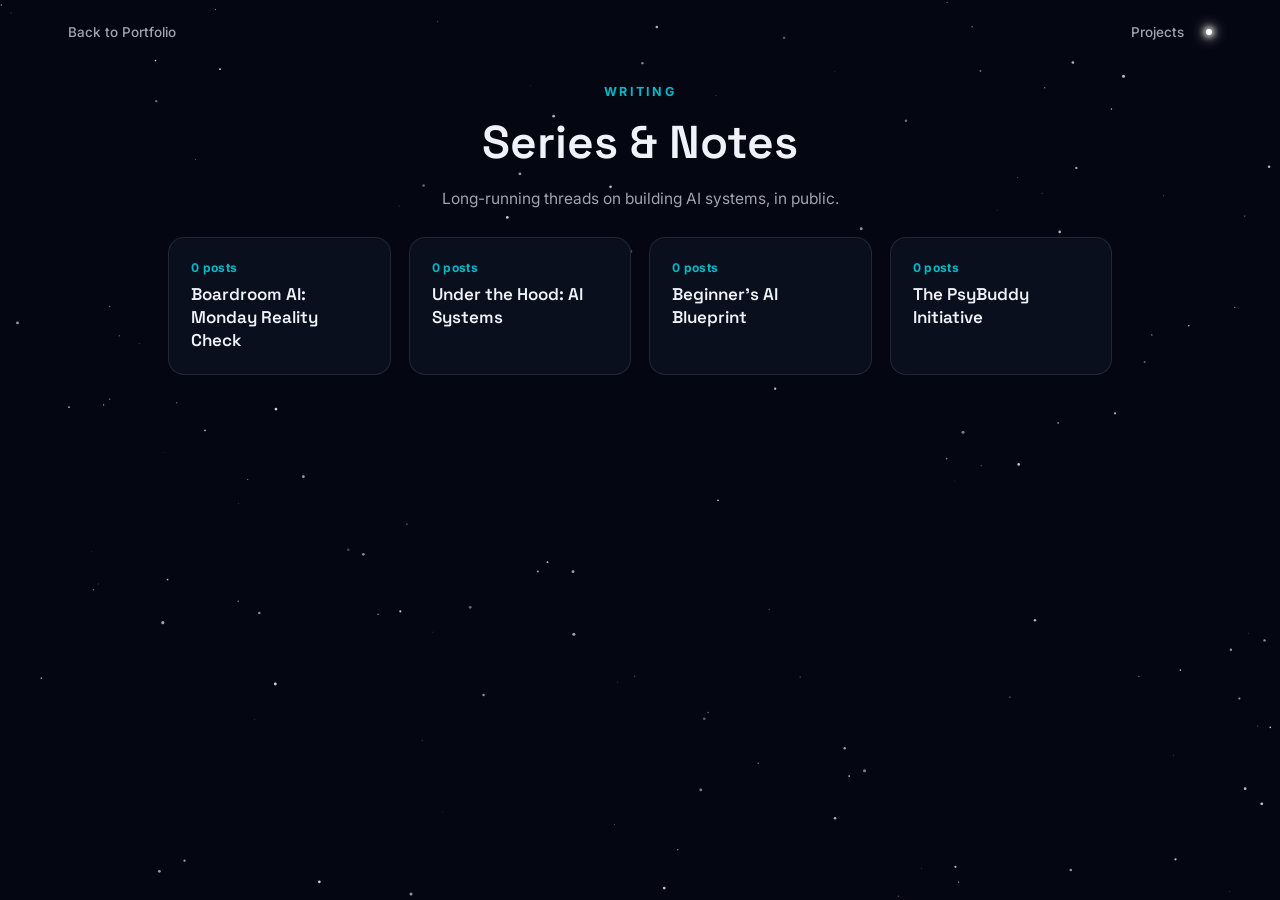
==== blog.html @ be9e22be "Initial portfolio site: home, project network, blog Static HTML/CSS/JS recreation of the AI Architec" ====
<!DOCTYPE html>
<html lang="en">
<head>
<meta charset="utf-8">
<meta name="viewport" content="width=device-width, initial-scale=1">
<title>Writing — Yash Naik</title>
<link rel="icon" href="data:,">
<link rel="preconnect" href="https://fonts.googleapis.com">
<link href="https://fonts.googleapis.com/css2?family=Space+Grotesk:wght@500;600;700&family=Inter:wght@400;500;600&display=swap" rel="stylesheet">
<link rel="stylesheet" href="assets/css/style.css">
</head>
<body>

<canvas id="starfield"></canvas>

<header class="page-header">
  <a href="index.html">Back to Portfolio</a>
  <nav>
    <a href="network.html">Projects</a>
    <span class="blog-header-star" id="admin-star"></span>
    <span class="admin-link" id="export-link" style="display:none">Export Data</span>
  </nav>
</header>

<div id="list-view">
  <div class="page-intro">
    <div class="eyebrow">WRITING</div>
    <h1>Series &amp; Notes</h1>
    <p>Long-running threads on building AI systems, in public.</p>
  </div>
  <div class="series-grid" id="series-grid"></div>
</div>

<div id="detail-view" style="display:none">
  <div class="detail-header">
    <button class="btn-outline" id="back-to-list">← All Series</button>
    <h1 id="detail-title"></h1>
  </div>
  <div class="posts-grid" id="posts-grid"></div>
  <div class="form-card" id="new-post-form" style="display:none">
    <input type="text" id="new-post-title" placeholder="Post title">
    <textarea id="new-post-content" placeholder="Write your post..."></textarea>
    <input type="file" id="new-post-image" accept="image/*">
    <div class="form-preview" id="new-post-preview"></div>
    <div class="form-actions">
      <button class="btn-solid" id="save-new-post">Publish Post</button>
      <button class="btn-outline" id="cancel-new-post">Cancel</button>
    </div>
  </div>
  <button class="add-post-btn" id="open-new-post" style="display:none">+ New Post</button>
</div>

<div id="post-view" style="display:none">
  <div class="post-view-wrap">
    <button class="btn-outline" id="back-to-series">← Back</button>
    <h1 id="post-view-title"></h1>
    <div class="post-view-image" id="post-view-image"></div>
    <p class="post-view-content" id="post-view-content"></p>
  </div>
</div>

<div class="modal-overlay" id="login-overlay">
  <div class="modal">
    <h2>Admin Sign In</h2>
    <div class="error" id="login-error" style="display:none"></div>
    <input type="text" id="login-user" placeholder="Username">
    <input type="password" id="login-pass" placeholder="Password">
    <div class="form-actions">
      <button class="btn-solid" id="login-submit">Sign In</button>
      <button class="btn-outline" id="login-cancel">Cancel</button>
    </div>
  </div>
</div>

<script src="assets/js/common.js"></script>
<script src="assets/js/blog.js"></script>
</body>
</html>
---- assets/css/style.css ----
:root {
  --hue: 200;
  --hue2: 135;
  --bg: oklch(13% 0.025 270);
  --bg-alt: oklch(17% 0.03 270);
  --card: oklch(19% 0.03 270);
  --text: oklch(96% 0.01 270);
  --text-muted: oklch(72% 0.02 270);
  --border: rgba(255, 255, 255, 0.1);
  --accent: oklch(68% 0.19 var(--hue));
  --accent2: oklch(74% 0.15 var(--hue2));
  --glow: oklch(68% 0.19 var(--hue) / 0.35);
  --font-display: 'Space Grotesk', system-ui, sans-serif;
  --font-body: 'Inter', system-ui, sans-serif;
}

* { box-sizing: border-box; }

html { scroll-behavior: smooth; }

body {
  margin: 0;
  font-family: var(--font-body);
  background: var(--bg);
  color: var(--text);
  -webkit-font-smoothing: antialiased;
  overflow-x: hidden;
}

a { text-decoration: none; color: inherit; }
::selection { background: rgba(140, 120, 255, 0.35); }
button { font-family: inherit; }

/* ---------- ambient background ---------- */
#starfield {
  position: fixed;
  inset: 0;
  width: 100%;
  height: 100%;
  z-index: 0;
  pointer-events: none;
}

.nebula {
  position: fixed;
  border-radius: 50%;
  filter: blur(40px);
  z-index: 0;
  pointer-events: none;
}
.nebula-1 {
  top: -10%; left: -10%;
  width: 55vw; height: 55vw; max-width: 700px; max-height: 700px;
  background: radial-gradient(circle, var(--glow), transparent 70%);
  animation: drift1 26s ease-in-out infinite;
}
.nebula-2 {
  bottom: -15%; right: -10%;
  width: 50vw; height: 50vw; max-width: 640px; max-height: 640px;
  background: radial-gradient(circle, oklch(70% 0.15 var(--hue2) / 0.3), transparent 70%);
  animation: drift2 32s ease-in-out infinite;
}
@keyframes drift1 { 0%,100%{transform:translate(-5%,-5%) scale(1)} 50%{transform:translate(6%,4%) scale(1.15)} }
@keyframes drift2 { 0%,100%{transform:translate(4%,6%) scale(1.1)} 50%{transform:translate(-6%,-3%) scale(1)} }
@keyframes bob { 0%,100%{transform:translateY(0)} 50%{transform:translateY(8px)} }
@keyframes pulseRing { 0%{box-shadow:0 0 0 0 rgba(255,255,255,0.25)} 100%{box-shadow:0 0 0 14px rgba(255,255,255,0)} }
@keyframes nodeGlow { 0%,100%{filter:brightness(1)} 50%{filter:brightness(1.35)} }
@keyframes twinkle { 0%,100%{opacity:0.25} 50%{opacity:0.8} }

/* ---------- cursor fx ---------- */
#cursor-fx {
  position: fixed;
  left: 0; top: 0;
  width: 44px; height: 44px;
  border-radius: 50%;
  border: 1.5px solid var(--accent);
  background: rgba(255, 255, 255, 0.04);
  backdrop-filter: blur(2px);
  pointer-events: none;
  z-index: 999;
  display: flex;
  align-items: center;
  justify-content: center;
  opacity: 0;
  transform: translate(-50%, -50%) scale(0.4);
  transition: transform .35s cubic-bezier(.2,1,.3,1), opacity .25s, width .3s, height .3s, left .15s, top .15s;
}
#cursor-fx.visible { opacity: 1; transform: translate(-50%, -50%) scale(1); }
#cursor-fx.labeled { width: 92px; height: 92px; }
#cursor-fx span {
  font-size: 10px; letter-spacing: .06em; text-align: center; font-weight: 600;
  color: var(--accent); text-transform: uppercase;
}
@media (hover: none) { #cursor-fx { display: none; } }

/* ---------- scroll progress ---------- */
#scroll-bar {
  position: fixed; top: 0; left: 0; height: 3px; width: 0%;
  background: linear-gradient(90deg, var(--accent), var(--accent2));
  z-index: 1000; transition: width .1s linear;
}

/* ---------- nav ---------- */
.site-header {
  position: fixed; top: 0; left: 0; right: 0; z-index: 100;
  background: rgba(10, 10, 14, 0.55);
  backdrop-filter: blur(14px);
  border-bottom: 1px solid var(--border);
}
.nav-inner {
  max-width: 1200px; margin: 0 auto; padding: 16px 28px;
  display: flex; align-items: center; justify-content: space-between; gap: 20px;
}
.logo { font-family: var(--font-display); font-weight: 700; font-size: 20px; letter-spacing: .02em; }
.logo span { color: var(--accent); }
.nav-links { display: flex; gap: 26px; flex-wrap: wrap; align-items: center; }
.nav-links a {
  font-size: 13.5px; font-weight: 500; color: var(--text-muted);
  letter-spacing: .01em; transition: color .25s;
}
.nav-links a.active, .nav-links a:hover { color: var(--accent); }
.nav-links a.extra { color: var(--text-muted); }

/* ---------- hero ---------- */
.hero {
  position: relative; z-index: 1; min-height: 100vh;
  display: flex; flex-direction: column; justify-content: center;
  padding: 110px 28px 90px; max-width: 1200px; margin: 0 auto;
}
.hero-kicker { color: var(--accent); font-size: 13px; font-weight: 600; letter-spacing: .16em; margin-bottom: 20px; }
.hero-title {
  font-family: var(--font-display); font-weight: 700; line-height: 1.15;
  margin: 0; max-width: 900px; padding-top: 12px;
  font-size: clamp(38px, 8vw, 70px);
}
.hero-title .word { display: inline-flex; white-space: nowrap; margin-right: .28em; }
.hero-title .letter {
  display: inline-block; transition: color .2s, transform .2s; cursor: default;
}
.hero-title .letter:hover { color: var(--accent); transform: translateY(-6px) scale(1.15); }
.hero-sub { color: var(--text-muted); font-size: 18px; line-height: 1.6; max-width: 620px; margin-top: 26px; }
.hero-cta-row { display: flex; gap: 16px; margin-top: 38px; flex-wrap: wrap; }
.btn-primary, .btn-ghost {
  padding: 14px 30px; border-radius: 999px; font-weight: 600; font-size: 15px;
  transition: transform .25s, box-shadow .25s, border-color .25s; display: inline-block;
}
.btn-primary { background: var(--accent); color: #0a0a0c; }
.btn-primary:hover { transform: translateY(-3px); box-shadow: 0 12px 30px var(--glow); }
.btn-ghost { border: 1.5px solid var(--border); color: var(--text); }
.btn-ghost:hover { border-color: var(--accent); transform: translateY(-3px); }
.scroll-cue {
  position: absolute; bottom: 36px; left: 28px;
  display: flex; flex-direction: column; align-items: center; gap: 8px;
  animation: bob 1.8s ease-in-out infinite;
}
.scroll-cue-line { width: 1px; height: 34px; background: linear-gradient(var(--text-muted), transparent); }

/* ---------- sections ---------- */
main { position: relative; z-index: 1; }
.section { max-width: 1200px; margin: 0 auto; padding: 120px 28px; opacity: 0; transform: translateY(40px); transition: opacity .9s cubic-bezier(.2,1,.3,1), transform .9s cubic-bezier(.2,1,.3,1); }
.section.revealed { opacity: 1; transform: translateY(0); }
.eyebrow { color: var(--accent); font-size: 12.5px; font-weight: 700; letter-spacing: .18em; margin-bottom: 14px; }
.section-title {
  font-family: var(--font-display); font-weight: 600; line-height: 1.2;
  margin: 0 0 40px; max-width: 780px; font-size: clamp(28px, 4vw, 42px);
}

/* ---------- about ---------- */
.about-grid { display: grid; grid-template-columns: minmax(0,1.3fr) minmax(0,1fr); gap: 56px; align-items: center; }
.body-text { font-size: 17px; line-height: 1.75; margin-bottom: 18px; }
.body-text-muted { font-size: 15.5px; line-height: 1.7; color: var(--text-muted); }
.photo-col { display: flex; justify-content: center; }
.photo-frame {
  position: relative; width: 100%; max-width: 320px; aspect-ratio: 4/5; border-radius: 20px;
  overflow: hidden; border: 1px solid var(--border); display: flex; align-items: center; justify-content: center;
}
.photo-frame img { width: 100%; height: 100%; object-fit: cover; }
.photo-frame .placeholder {
  position: absolute; inset: 0;
  background: repeating-linear-gradient(135deg, var(--bg-alt) 0 14px, var(--card) 14px 28px);
  display: flex; align-items: center; justify-content: center;
}
.photo-frame .placeholder span {
  position: relative; font-family: monospace; font-size: 12px; color: var(--text-muted);
  background: rgba(0,0,0,0.4); padding: 6px 12px; border-radius: 6px; letter-spacing: .05em;
}
.stats-grid { display: grid; grid-template-columns: repeat(auto-fit, minmax(140px, 1fr)); gap: 20px; margin-top: 64px; }
.stat-card { background: var(--bg-alt); border: 1px solid var(--border); border-radius: 16px; padding: 26px 20px; text-align: center; }
.stat-num { font-family: var(--font-display); font-size: 36px; font-weight: 700; color: var(--accent); }
.stat-label { font-size: 12.5px; color: var(--text-muted); margin-top: 6px; letter-spacing: .03em; }

/* ---------- experience roadmap ---------- */
.roadmap { display: flex; flex-direction: column; margin-top: 40px; position: relative; }
.rail {
  position: absolute; left: 50%; top: 10px; bottom: 10px; width: 3px; transform: translateX(-50%);
  background: linear-gradient(var(--accent), var(--accent2), var(--border));
  box-shadow: 0 0 16px var(--glow); border-radius: 4px; z-index: 0;
}
.org-row { display: flex; position: relative; margin-bottom: 50px; min-height: 20px; }
.org-row.left { justify-content: flex-start; }
.org-row.right { justify-content: flex-end; }
.org-dot {
  position: absolute; left: 50%; top: 6px; z-index: 2; width: 20px; height: 20px; border-radius: 50%;
  transform: translate(-50%, 0); cursor: pointer; transition: transform .25s;
  background: var(--bg-alt); border: 2px solid var(--text-muted);
  box-shadow: 0 0 0 3px rgba(255,255,255,0.04);
}
.org-row.current .org-dot {
  background: var(--accent); border-color: var(--accent);
  box-shadow: 0 0 0 5px var(--glow), 0 0 22px var(--accent);
  animation: pulseRing 1.8s ease-out infinite;
}
.org-row:hover .org-dot { transform: translate(-50%, 0) scale(1.15); }
.org-label-wrap { width: calc(50% - 130px); min-width: 160px; max-width: 280px; position: relative; z-index: 1; }
.org-row.left .org-label-wrap { text-align: right; padding-right: 0; }
.org-row.right .org-label-wrap { text-align: left; padding-left: 0; }
.org-connector { position: absolute; top: 15px; width: 130px; height: 2px; }
.org-row.left .org-connector { right: -130px; background: linear-gradient(90deg, var(--text-muted), transparent); }
.org-row.right .org-connector { left: -130px; background: linear-gradient(270deg, var(--text-muted), transparent); }
.org-row.current.left .org-connector { background: linear-gradient(90deg, var(--accent), transparent); }
.org-row.current.right .org-connector { background: linear-gradient(270deg, var(--accent), transparent); }
.org-name {
  font-family: var(--font-display); font-size: 17px; font-weight: 600; color: var(--text-muted);
  cursor: pointer; transition: color .25s; display: inline-block;
}
.org-row.current .org-name { font-size: 23px; font-weight: 700; color: var(--accent); }
.org-row:not(.current):hover .org-name { color: var(--text); }
.org-sub { font-size: 12.5px; color: var(--text-muted); margin-top: 2px; }
.org-projects-panel {
  margin-top: 14px; background: var(--bg-alt); border: 1px solid var(--border); border-radius: 14px;
  padding: 14px 18px; text-align: left; box-shadow: 0 14px 34px rgba(0,0,0,0.4);
  display: none;
}
.org-row:hover .org-projects-panel, .org-row:focus-within .org-projects-panel { display: block; }
.project-row { display: flex; justify-content: space-between; gap: 16px; padding: 9px 0; border-bottom: 1px solid var(--border); }
.project-row:last-child { border-bottom: none; }
.project-row .p-name { font-size: 14px; font-weight: 500; }
.project-row .p-mode { font-size: 12px; color: var(--accent2); font-weight: 600; white-space: nowrap; }

@media (max-width: 720px) {
  .org-label-wrap { width: auto; max-width: none; text-align: left !important; padding-left: 36px !important; padding-right: 0 !important; }
  .org-row.left, .org-row.right { justify-content: flex-start; }
  .rail { left: 10px; transform: none; }
  .org-dot { left: 10px; }
  .org-connector { display: none; }
}

/* ---------- skills ---------- */
.skill-groups { display: grid; grid-template-columns: repeat(auto-fit, minmax(240px, 1fr)); gap: 20px; margin-top: 20px; }
.skill-group-card { background: var(--bg-alt); border: 1px solid var(--border); border-radius: 16px; padding: 22px; }
.skill-group-title { font-size: 13px; font-weight: 700; color: var(--accent2); letter-spacing: .04em; margin-bottom: 14px; }
.skill-chips-row { display: flex; gap: 8px; flex-wrap: wrap; }
.skill-chip {
  font-size: 12.5px; color: var(--text); background: rgba(255,255,255,0.05); border: 1px solid var(--border);
  border-radius: 999px; padding: 6px 13px; transition: background .25s, transform .25s;
}
.skill-chip:hover { background: var(--accent); color: #0a0a0c; transform: translateY(-2px); }

/* ---------- work ---------- */
.project-grid { display: grid; grid-template-columns: repeat(auto-fit, minmax(280px, 1fr)); gap: 26px; margin-top: 20px; }
.project-card {
  background: var(--card); border: 1px solid var(--border); border-radius: 18px; overflow: hidden;
  transition: transform .15s ease-out, box-shadow .3s; will-change: transform;
}
.project-card-body { padding: 22px 22px 24px; }
.project-card h3 { font-family: var(--font-display); font-size: 18px; font-weight: 600; margin: 0 0 10px; }
.project-card p { font-size: 14px; line-height: 1.6; color: var(--text-muted); margin-bottom: 14px; }
.tech-row { display: flex; gap: 8px; flex-wrap: wrap; margin-top: 16px; }
.tech-pill {
  font-size: 11.5px; font-weight: 600; color: var(--accent); background: rgba(255,255,255,0.06);
  border: 1px solid var(--border); border-radius: 999px; padding: 5px 12px;
}
.network-tile {
  background: var(--bg-alt); border: 1px dashed var(--border); border-radius: 18px;
  display: flex; flex-direction: column; align-items: center; justify-content: center; gap: 10px;
  min-height: 180px; text-align: center; padding: 24px 20px; transition: border-color .25s, transform .25s;
}
.network-tile:hover { border-color: var(--accent); transform: translateY(-3px); }
.network-tile-title { font-family: var(--font-display); font-size: 16px; font-weight: 600; color: var(--accent); }
.network-tile-arrow { font-size: 22px; color: var(--accent); }

/* ---------- education ---------- */
.edu-grid { display: grid; grid-template-columns: repeat(auto-fit, minmax(230px, 1fr)); gap: 18px; margin-top: 20px; }
.edu-card { background: var(--bg-alt); border: 1px solid var(--border); border-radius: 14px; padding: 20px; }
.edu-year { font-size: 12px; color: var(--accent); font-weight: 700; margin-bottom: 8px; }
.edu-degree { font-size: 15px; font-weight: 600; margin-bottom: 4px; line-height: 1.35; }
.edu-school { font-size: 13px; color: var(--text-muted); line-height: 1.4; }

/* ---------- contact ---------- */
.contact-section { text-align: center; padding-bottom: 60px; }
.contact-title { font-family: var(--font-display); font-size: clamp(26px, 5vw, 44px); font-weight: 600; margin: 0 0 36px; }
.contact-row { display: flex; gap: 24px; justify-content: center; flex-wrap: wrap; margin-bottom: 18px; }
.contact-link { font-size: 18px; font-weight: 600; color: var(--accent); border-bottom: 1px solid transparent; transition: border-color .25s; }
.contact-link:hover { border-color: var(--accent); }
.location { font-size: 14px; color: var(--text-muted); }

.site-footer {
  position: relative; z-index: 1; max-width: 1200px; margin: 0 auto; padding: 28px 28px 40px;
  display: flex; justify-content: space-between; flex-wrap: wrap; gap: 10px;
  font-size: 12.5px; color: var(--text-muted); border-top: 1px solid var(--border);
}

/* ---------- shared secondary-page header ---------- */
.page-header {
  position: relative; z-index: 2; max-width: 1200px; margin: 0 auto; padding: 24px 28px;
  display: flex; justify-content: space-between; align-items: center; flex-wrap: wrap; gap: 12px;
}
.page-header a { font-size: 13.5px; color: var(--text-muted); font-weight: 500; }
.page-header nav { display: flex; gap: 22px; align-items: center; }
.page-intro { position: relative; z-index: 2; max-width: 800px; margin: 0 auto; padding: 20px 28px 10px; text-align: center; }
.page-intro h1 { font-family: var(--font-display); font-size: clamp(28px, 5vw, 46px); font-weight: 600; margin: 0 0 16px; }
.page-intro p { font-size: 15.5px; color: var(--text-muted); line-height: 1.6; }

/* ---------- project network ---------- */
.graph-wrap {
  position: relative; z-index: 1; width: 100%; max-width: 1300px; height: min(78vh, 760px);
  margin: 20px auto 30px; min-height: 480px;
}
.graph-wrap svg { position: absolute; inset: 0; width: 100%; height: 100%; }
.graph-wrap line { transition: stroke .2s, opacity .2s, stroke-width .2s; }
.node-dot {
  position: absolute; border-radius: 50%; cursor: pointer; transform: translate(-50%, -50%);
  transition: width .2s, height .2s, opacity .2s, box-shadow .2s;
}
.node-tooltip {
  position: absolute; z-index: 5; width: 260px; transform: translate(-50%, calc(-100% - 20px));
  background: var(--bg-alt); border: 1px solid rgba(255,255,255,0.14); border-radius: 12px; padding: 14px 16px;
  box-shadow: 0 20px 40px rgba(0,0,0,0.5); pointer-events: none;
}
.node-tooltip .t-org { font-size: 11px; font-weight: 700; letter-spacing: .05em; margin-bottom: 6px; text-transform: uppercase; }
.node-tooltip .t-title { font-family: var(--font-display); font-size: 15px; font-weight: 600; margin-bottom: 6px; }
.node-tooltip .t-desc { font-size: 12.5px; line-height: 1.5; color: var(--text-muted); }
.graph-legend { position: relative; z-index: 2; display: flex; justify-content: center; gap: 28px; padding-bottom: 50px; flex-wrap: wrap; }
.graph-legend .item { display: flex; align-items: center; gap: 8px; font-size: 12.5px; color: var(--text-muted); }
.graph-legend .dot { width: 10px; height: 10px; border-radius: 50%; display: inline-block; }

/* ---------- blog ---------- */
.blog-header-star {
  display: inline-block; width: 6px; height: 6px; border-radius: 50%; background: #fff;
  box-shadow: 0 0 6px 2px rgba(255,255,255,0.9), 0 0 14px 4px rgba(255,255,255,0.4);
  cursor: pointer;
}
.admin-link { font-size: 11px; color: rgba(255,255,255,0.35); font-weight: 500; cursor: pointer; letter-spacing: .03em; }
.series-grid, .posts-grid {
  position: relative; z-index: 1; max-width: 1000px; margin: 0 auto; padding: 0 28px 80px;
  display: grid; grid-template-columns: repeat(auto-fit, minmax(220px, 1fr)); gap: 18px;
}
.posts-grid { grid-template-columns: repeat(auto-fit, minmax(260px, 1fr)); padding-top: 10px; }
.series-card, .post-card {
  background: var(--bg-alt); border: 1px solid var(--border); border-radius: 16px;
  cursor: pointer; transition: transform .2s, border-color .2s;
}
.series-card { padding: 22px; }
.series-card:hover, .post-card:hover { transform: translateY(-3px); border-color: var(--accent); }
.series-count { font-size: 12px; color: var(--accent); font-weight: 700; margin-bottom: 8px; letter-spacing: .03em; }
.series-name { font-family: var(--font-display); font-size: 17px; font-weight: 600; line-height: 1.35; margin: 0; }
.post-card { overflow: hidden; }
.post-media { width: 100%; height: 0; overflow: hidden; transition: height .2s; background-size: cover; background-position: center; }
.post-media.has-img { height: 150px; }
.post-body { padding: 16px 18px; }
.post-body h3 { font-family: var(--font-display); font-size: 16px; font-weight: 600; margin: 0 0 8px; }
.post-body p { font-size: 13.5px; line-height: 1.55; color: var(--text-muted); margin: 0; }
.empty-state { grid-column: 1/-1; color: var(--text-muted); font-size: 14px; padding: 30px 0; }
.add-series-btn, .add-post-btn {
  background: transparent; border: 1.5px dashed var(--border); border-radius: 16px; padding: 22px;
  color: var(--text-muted); font-weight: 600; font-size: 14px; cursor: pointer;
}
.add-post-btn {
  display: block; margin: 0 auto 60px; background: var(--accent); color: #0a0a0c; border: none;
  padding: 13px 28px; border-radius: 999px; font-size: 14.5px; border-radius: 999px;
}
.form-card {
  position: relative; z-index: 1; max-width: 560px; margin: 0 auto 20px; padding: 0 28px;
}
.form-card.series-form { grid-column: 1/-1; max-width: 420px; background: var(--bg-alt); border: 1px solid var(--border); border-radius: 16px; padding: 18px 20px; margin: 0; }
.form-card input, .form-card textarea, .modal input {
  width: 100%; padding: 11px 14px; border-radius: 10px; border: 1px solid var(--border); font-size: 14.5px;
  background: var(--bg-alt); color: var(--text); margin-bottom: 10px;
}
.form-card textarea { min-height: 140px; resize: vertical; }
.form-card input[type=file] { color: var(--text-muted); font-size: 13px; background: none; border: none; padding: 0; }
.form-actions { display: flex; gap: 10px; }
.btn-solid { background: var(--accent); color: #0a0a0c; border: none; padding: 11px 22px; border-radius: 999px; font-weight: 600; font-size: 14px; cursor: pointer; }
.btn-outline { background: transparent; color: var(--text-muted); border: 1px solid var(--border); padding: 11px 22px; border-radius: 999px; font-weight: 600; font-size: 14px; cursor: pointer; }
.form-preview { width: 100%; height: 0; border-radius: 10px; margin-bottom: 0; overflow: hidden; background-size: cover; background-position: center; transition: height .2s; }
.form-preview.has-img { height: 200px; margin-bottom: 10px; }

.detail-header { position: relative; z-index: 1; max-width: 1000px; margin: 0 auto; padding: 20px 28px 6px; display: flex; flex-direction: column; gap: 14px; align-items: flex-start; }
.detail-header h1 { font-family: var(--font-display); font-size: clamp(24px, 4vw, 36px); font-weight: 600; margin: 0; }

.post-view-wrap { position: relative; z-index: 1; max-width: 720px; margin: 0 auto; padding: 20px 28px 80px; display: flex; flex-direction: column; gap: 18px; align-items: flex-start; }
.post-view-wrap h1 { font-family: var(--font-display); font-size: clamp(26px, 4.5vw, 40px); font-weight: 600; margin: 0; }
.post-view-image { width: 100%; height: 0; border-radius: 14px; overflow: hidden; transition: height .2s; background-size: cover; background-position: center; }
.post-view-image.has-img { height: 340px; }
.post-view-content { font-size: 16px; line-height: 1.75; color: var(--text-muted); white-space: pre-wrap; }

.modal-overlay {
  display: none; position: fixed; inset: 0; background: rgba(0,0,0,0.6); align-items: center; justify-content: center; z-index: 50;
}
.modal-overlay.open { display: flex; }
.modal { background: var(--bg-alt); border: 1px solid var(--border); border-radius: 16px; padding: 26px 28px; width: 300px; }
.modal h2 { font-family: var(--font-display); font-size: 17px; font-weight: 600; margin: 0 0 14px; }
.modal .error { color: oklch(65% 0.2 25); font-size: 12.5px; margin-bottom: 8px; }

@media (max-width: 640px) {
  .about-grid { grid-template-columns: 1fr; }
  .hero-title { font-size: clamp(34px, 12vw, 54px); }
}
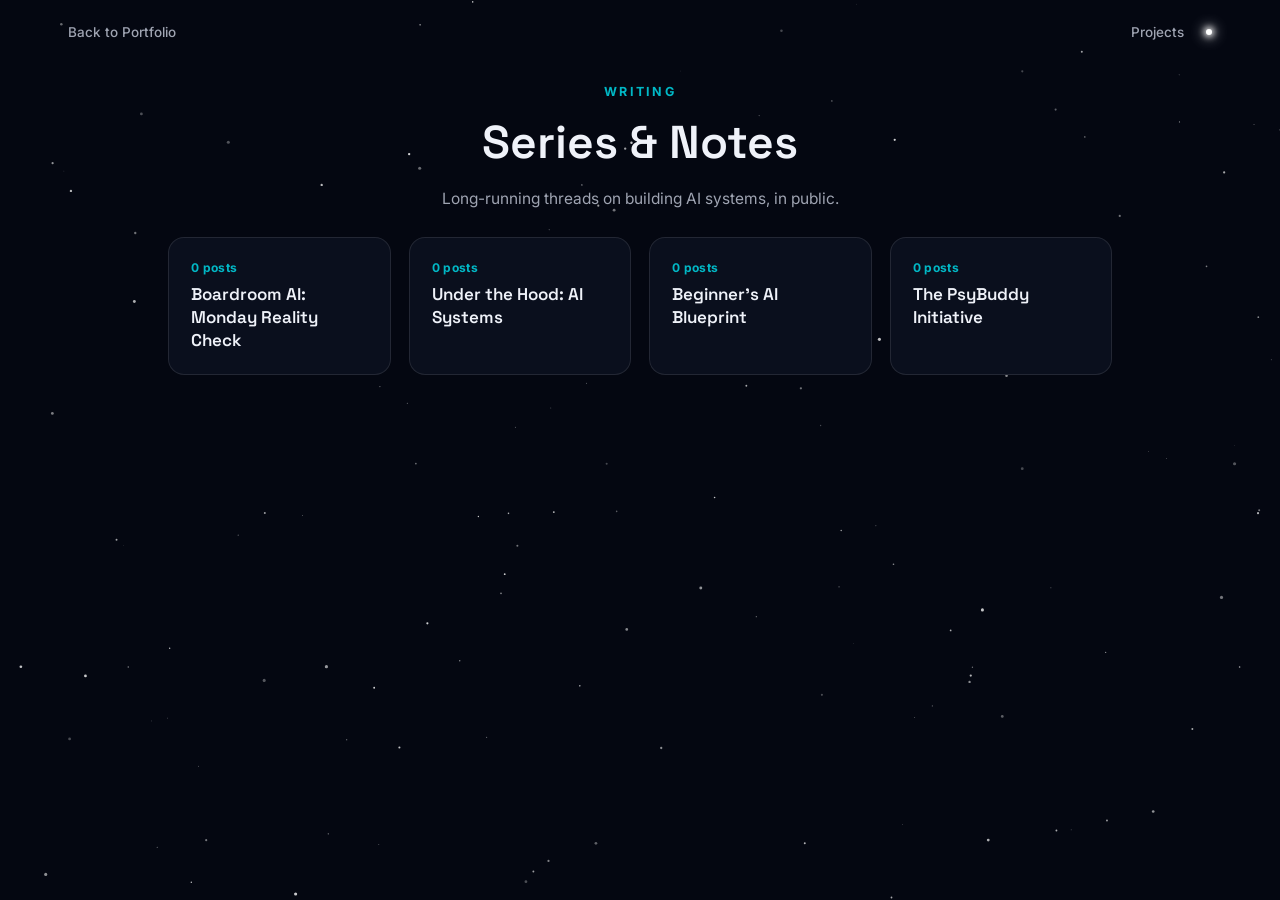
==== commit 0dbfcc1f: "Store blog content in the repo, publish via GitHub API Replace localStorage-only blog storage with d" ====
--- a/blog.html
+++ b/blog.html
@@ -18,6 +18,7 @@
   <nav>
     <a href="network.html">Projects</a>
     <span class="blog-header-star" id="admin-star"></span>
+    <span class="admin-link" id="token-link" style="display:none">GitHub Token</span>
     <span class="admin-link" id="export-link" style="display:none">Export Data</span>
   </nav>
 </header>
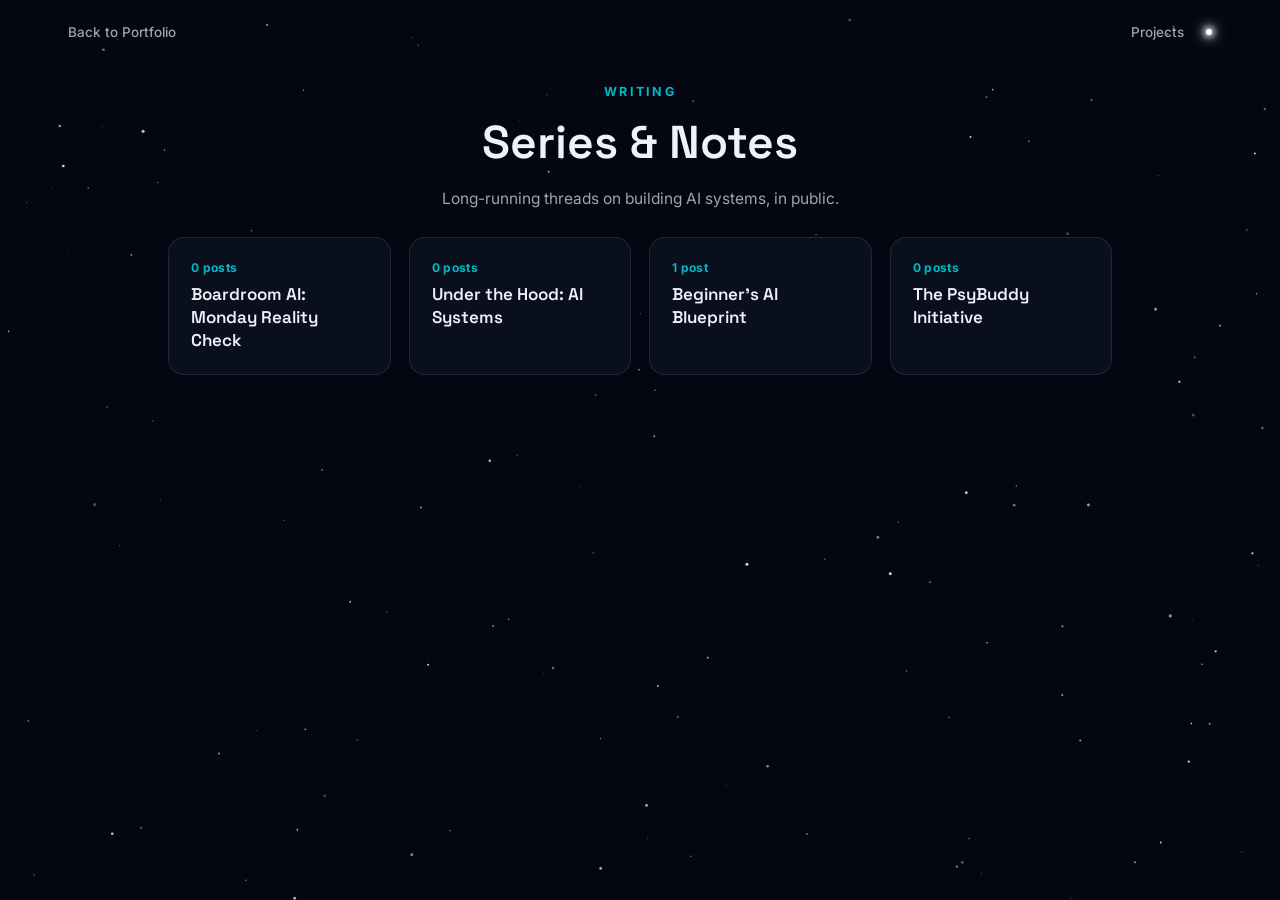
==== commit 88913d9c: "Move blog publishing behind a Cloudflare Worker proxy Replace the browser-held GitHub PAT with a sma" ====
--- a/blog.html
+++ b/blog.html
@@ -18,7 +18,7 @@
   <nav>
     <a href="network.html">Projects</a>
     <span class="blog-header-star" id="admin-star"></span>
-    <span class="admin-link" id="token-link" style="display:none">GitHub Token</span>
+    <span class="admin-link" id="token-link" style="display:none">Admin Password</span>
     <span class="admin-link" id="export-link" style="display:none">Export Data</span>
   </nav>
 </header>
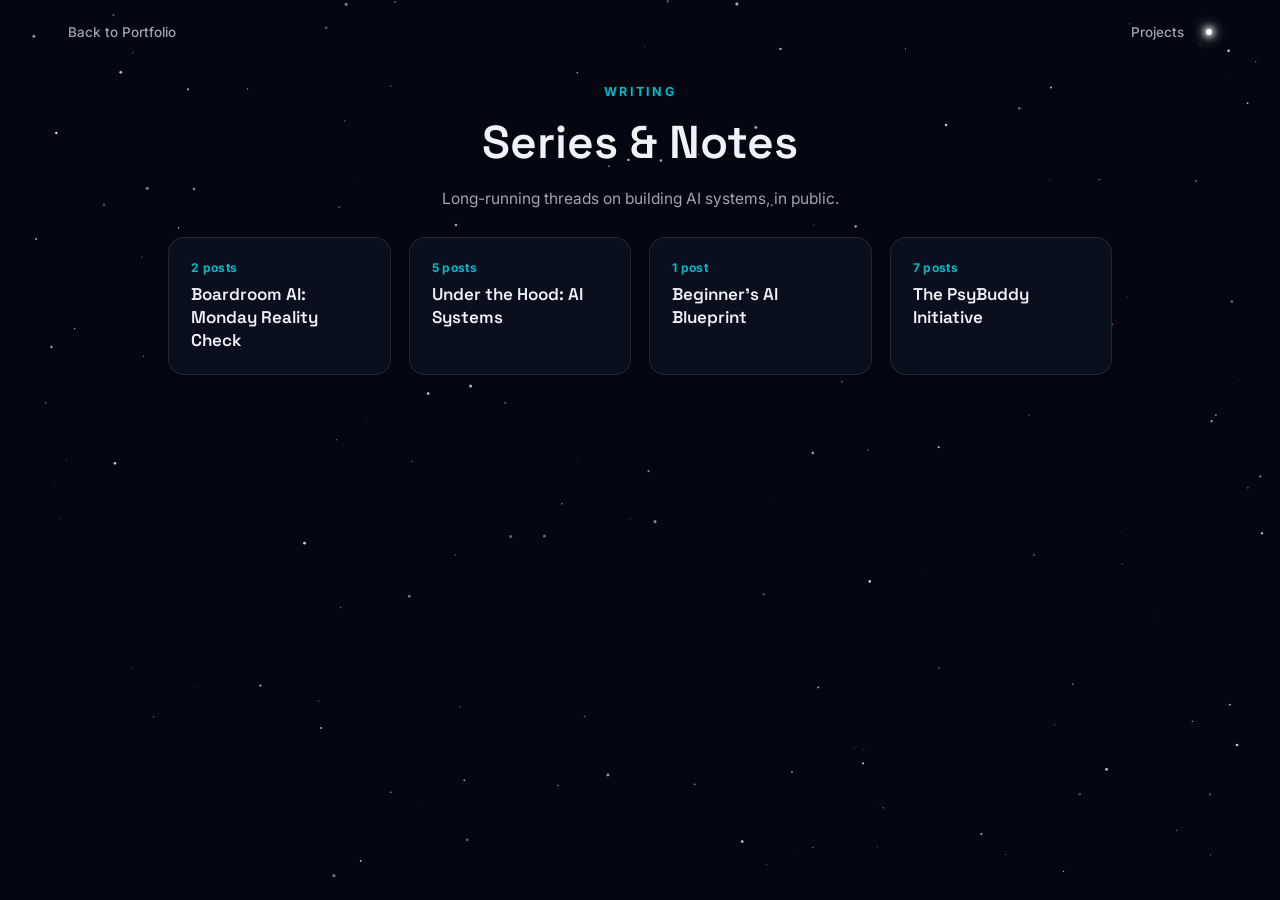
==== commit 07b2302c: "Fix publish clobbering + add delete for posts and series Every publish overwrote the whole data/post" ====
--- a/blog.html
+++ b/blog.html
@@ -53,7 +53,10 @@
 
 <div id="post-view" style="display:none">
   <div class="post-view-wrap">
-    <button class="btn-outline" id="back-to-series">← Back</button>
+    <div class="form-actions">
+      <button class="btn-outline" id="back-to-series">← Back</button>
+      <button class="btn-outline" id="delete-post-btn" style="display:none;color:oklch(65% 0.2 25);border-color:oklch(65% 0.2 25)">Delete Post</button>
+    </div>
     <h1 id="post-view-title"></h1>
     <div class="post-view-image" id="post-view-image"></div>
     <p class="post-view-content" id="post-view-content"></p>
--- a/assets/css/style.css
+++ b/assets/css/style.css
@@ -348,8 +348,15 @@
 .posts-grid { grid-template-columns: repeat(auto-fit, minmax(260px, 1fr)); padding-top: 10px; }
 .series-card, .post-card {
   background: var(--bg-alt); border: 1px solid var(--border); border-radius: 16px;
-  cursor: pointer; transition: transform .2s, border-color .2s;
-}
+  cursor: pointer; transition: transform .2s, border-color .2s; position: relative;
+}
+.card-delete {
+  position: absolute; top: 8px; right: 8px; width: 24px; height: 24px; border-radius: 50%;
+  background: rgba(0,0,0,0.45); border: 1px solid var(--border); color: var(--text-muted);
+  font-size: 15px; line-height: 1; cursor: pointer; display: flex; align-items: center; justify-content: center;
+  transition: background .2s, color .2s; z-index: 2;
+}
+.card-delete:hover { background: oklch(65% 0.2 25); color: #fff; border-color: oklch(65% 0.2 25); }
 .series-card { padding: 22px; }
 .series-card:hover, .post-card:hover { transform: translateY(-3px); border-color: var(--accent); }
 .series-count { font-size: 12px; color: var(--accent); font-weight: 700; margin-bottom: 8px; letter-spacing: .03em; }
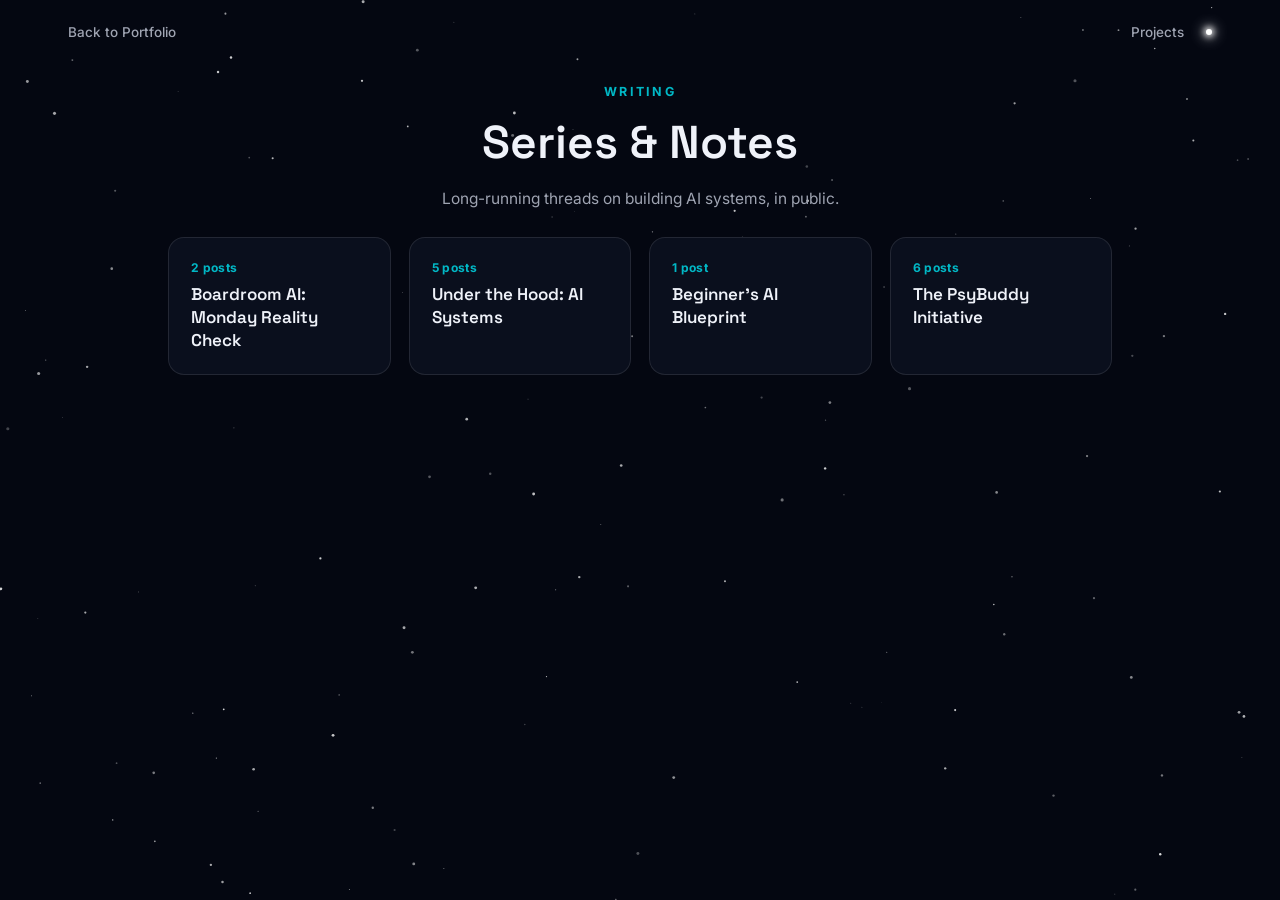
==== commit a805966e: "Add cache-busting version params to CSS/JS asset tags Prevents browsers from serving a stale cached " ====
--- a/blog.html
+++ b/blog.html
@@ -7,7 +7,7 @@
 <link rel="icon" href="data:,">
 <link rel="preconnect" href="https://fonts.googleapis.com">
 <link href="https://fonts.googleapis.com/css2?family=Space+Grotesk:wght@500;600;700&family=Inter:wght@400;500;600&display=swap" rel="stylesheet">
-<link rel="stylesheet" href="assets/css/style.css">
+<link rel="stylesheet" href="assets/css/style.css?v=2">
 </head>
 <body>
 
@@ -76,7 +76,7 @@
   </div>
 </div>
 
-<script src="assets/js/common.js"></script>
-<script src="assets/js/blog.js"></script>
+<script src="assets/js/common.js?v=2"></script>
+<script src="assets/js/blog.js?v=2"></script>
 </body>
 </html>
